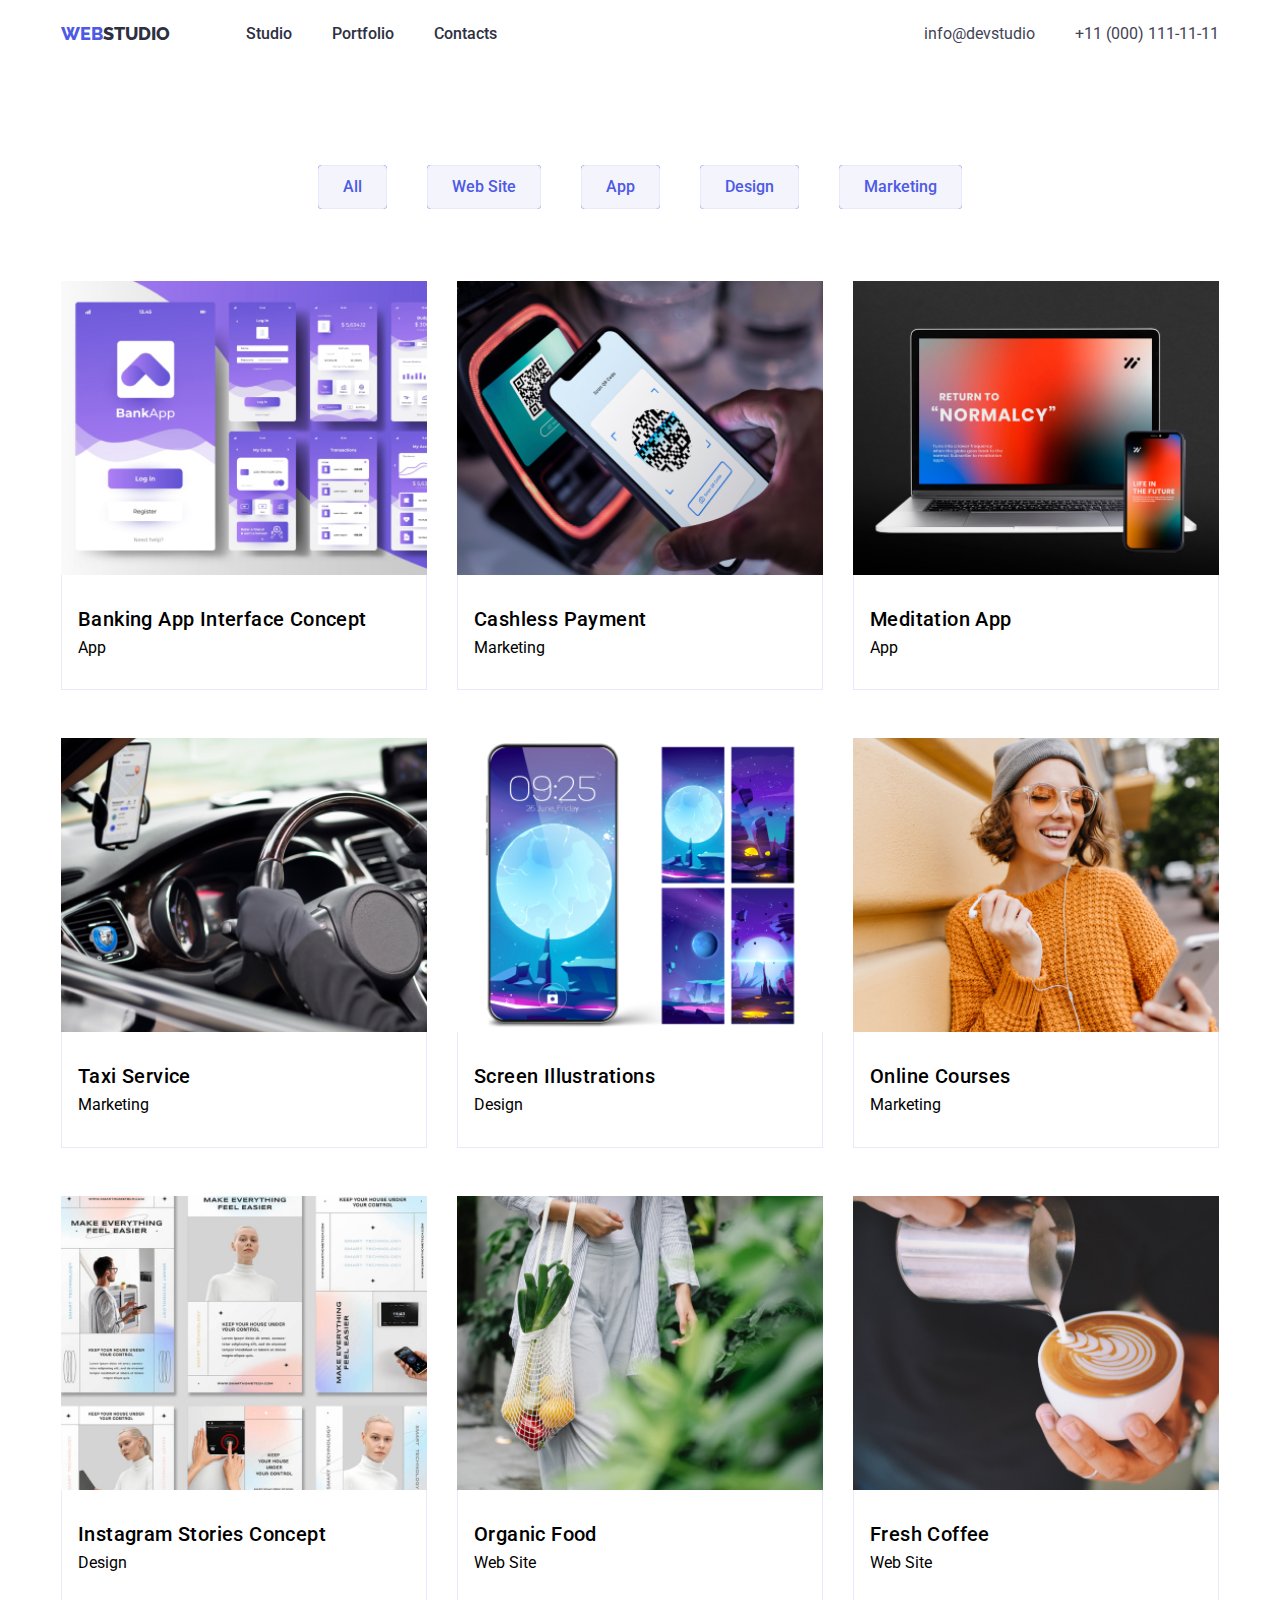
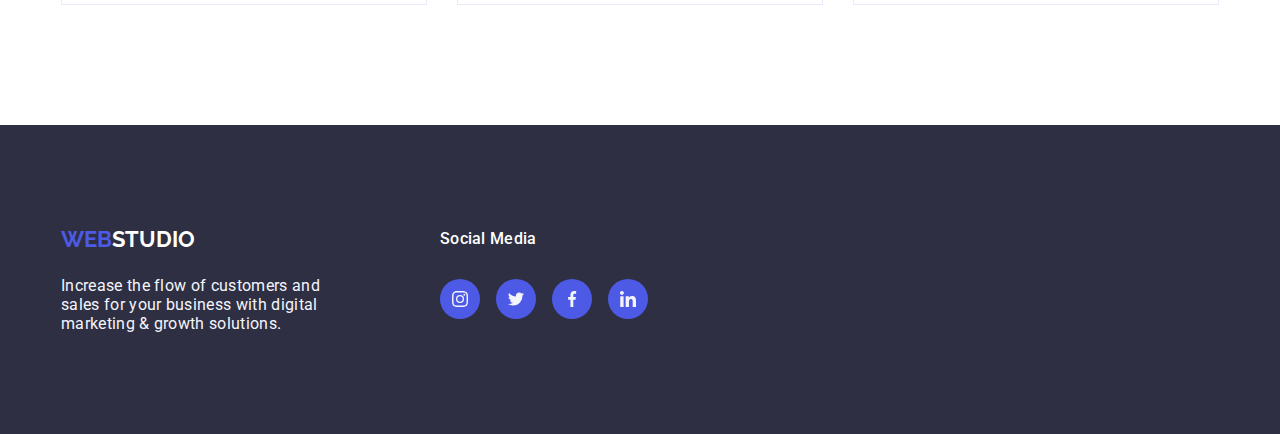
==== portfolio.html @ f56bf0c7 "for checking" ====
<!DOCTYPE html>
<html lang="en">

<head>
    <meta charset="UTF-8">
    <meta name="viewport" content="width=device-width, initial-scale=1.0">
    <link rel="stylesheet" href="css/style.css">
    <link rel="stylesheet" href="css/normalize.css">
    <link rel="preconnect" href="https://fonts.googleapis.com">
    <link rel="preconnect" href="https://fonts.gstatic.com" crossorigin>
    <link href="https://fonts.googleapis.com/css2?family=Raleway:wght@800&display=swap" rel="stylesheet">
    <link href="https://fonts.googleapis.com/css2?family=Roboto:wght@400;500&display=swap" rel="stylesheet">
    <title>portfolio</title>
</head>

<body>
    <header class="header">
        <div class="container header-container">
            <nav class="nav">
                <a href="index.html" class="logo">
                    <span class="logo-span">Web</span>Studio
                </a>
                <ul class="nav-list">
                    <li class="nav-list-item">
                        <a class="nav-list-item-link" href="/goit-markup-hw-05/index.html">Studio</a>
                    </li>
                    <li class="nav-list-item">
                        <a class="nav-list-item-link" href="/goit-markup-hw-05/portfolio.html">Portfolio</a>
                    </li>
                    <li class="nav-list-item">
                        <a class="nav-list-item-link" href="#">Contacts</a>
                    </li>
                </ul>
            </nav>
            <address class="address">
                <a href="mailto:info@devstudio.com">info@devstudio</a>
                <a href="tel:+380000000000">+11 (000) 111-11-11</a>
            </address>
        </div>
    </header>
    <!--Main Section-->
    <main>
        <div class="container">
            <section class="section portfolio">
                <h2 class="portfolio-title" hidden>
                    Portfolio
                </h2>
                <ul class="portfolio-filter-list">
                    <li class="filter-list-item">
                        <button type="button" class="filter-buttons">All</button>
                    </li>
                    <li class="filter-list-item">
                        <button type="button" class="filter-buttons">Web Site</button>
                    </li>
                    <li class="filter-list-item">
                        <button type="button" class="filter-buttons">App</button>
                    </li>
                    <li class="filter-list-item">
                        <button type="button" class="filter-buttons">Design</button>
                    </li>
                    <li class="filter-list-item">
                        <button type="button" class="filter-buttons">Marketing</button>
                    </li>
                </ul>
                <ul class="portfolio-list">
                    <li class="portfolio-list-item">
                        <figure class="portfolio-list-item-figure">
                            <img src="images/bankapp.jpg" alt="Banking App" class="list-item-img">
                            <figcaption>
                                14 Stylish and User-Friendly App Design Concepts · Task Manager App · Calorie Tracker App · Exotic Fruit Ecommerce App ·
                                Cloud Storage App
                            </figcaption>
                        </figure>
                        <div class="list-item-content">
                            <h3 class="list-app-content">Banking App Interface Concept</h3>
                            <p>App</p>
                        </div>
                    </li>
                    <li class="portfolio-list-item">
                        <figure class="portfolio-list-item-figure">
                            <img src="images/cashless.jpg" alt="Cashless Payment" class="list-item-img">
                            <figcaption>
                                14 Stylish and User-Friendly App Design Concepts · Task Manager App · Calorie Tracker App · Exotic Fruit Ecommerce App ·
                                Cloud Storage App
                            </figcaption>
                        </figure>                        
                        <div class="list-item-content">
                            <h3 class="list-app-content">Cashless Payment</h3>
                            <p>Marketing</p>
                        </div>
                    </li>
                    <li class="portfolio-list-item">
                        <figure class="portfolio-list-item-figure">
                            <img src="images/meditation.jpg" alt="Meditation" class="list-item-img">
                            <figcaption>
                                14 Stylish and User-Friendly App Design Concepts · Task Manager App · Calorie Tracker App · Exotic Fruit Ecommerce App ·
                                Cloud Storage App
                            </figcaption>
                        </figure>                
                        <div class="list-item-content">
                            <h3 class="list-app-content">Meditation App</h3>
                            <p>App</p>
                        </div>
                    </li>
                    <li class="portfolio-list-item">
                        <figure class="portfolio-list-item-figure">
                            <img src="images/taxi-service.jpg" alt="Taxi Service" class="list-item-img">
                            <figcaption>
                                14 Stylish and User-Friendly App Design Concepts · Task Manager App · Calorie Tracker App · Exotic Fruit Ecommerce App ·
                                Cloud Storage App
                            </figcaption>
                        </figure>                
                        <div class="list-item-content">
                            <h3 class="list-app-content">Taxi Service</h3>
                            <p>Marketing</p>
                        </div>
                    </li>
                    <li class="portfolio-list-item">
                        <figure class="portfolio-list-item-figure">
                            <img src="images/screen-illustration.jpg" alt="Screen Illustration" class="list-item-img">
                            <figcaption>
                                14 Stylish and User-Friendly App Design Concepts · Task Manager App · Calorie Tracker App · Exotic Fruit Ecommerce App ·
                                Cloud Storage App
                            </figcaption>
                        </figure>                        
                        <div class="list-item-content">
                            <h3 class="list-app-content">Screen Illustrations</h3>
                            <p>Design</p>
                        </div>
                    </li>
                    <li class="portfolio-list-item">
                        <figure class="portfolio-list-item-figure">
                            <img src="images/online-courses.jpg" alt="Online Courses" class="list-item-img">
                            <figcaption>
                                14 Stylish and User-Friendly App Design Concepts · Task Manager App · Calorie Tracker App · Exotic Fruit Ecommerce App ·
                                Cloud Storage App
                            </figcaption>
                        </figure>                        
                        <div class="list-item-content">
                            <h3 class="list-app-content">Online Courses</h3>
                            <p>Marketing</p>
                        </div>
                    </li>
                    <li class="portfolio-list-item">
                        <figure class="portfolio-list-item-figure">
                            <img src="images/instagram-stories.jpg" alt="Instagram Stories" class="list-item-img">
                            <figcaption>
                                14 Stylish and User-Friendly App Design Concepts · Task Manager App · Calorie Tracker App · Exotic Fruit Ecommerce App ·
                                Cloud Storage App
                            </figcaption>
                        </figure>                        
                        <div class="list-item-content">
                            <h3 class="list-app-content">Instagram Stories Concept</h3>
                            <p>Design</p>
                        </div>
                    </li>
                    <li class="portfolio-list-item">
                        <figure class="portfolio-list-item-figure">
                            <img src="images/organic-food.jpg" alt="Orgarnic Food" class="list-item-img">
                            <figcaption>
                                14 Stylish and User-Friendly App Design Concepts · Task Manager App · Calorie Tracker App · Exotic Fruit Ecommerce App ·
                                Cloud Storage App
                            </figcaption>
                        </figure>                        
                        <div class="list-item-content">
                            <h3 class="list-app-content">Organic Food</h3>
                            <p>Web Site</p>
                        </div>
                    </li>
                    <li class="portfolio-list-item">
                        <figure class="portfolio-list-item-figure">
                            <img src="images/fresh-coffee.jpg" alt="Fresh Coffee" class="list-item-img">
                            <figcaption>
                                14 Stylish and User-Friendly App Design Concepts · Task Manager App · Calorie Tracker App · Exotic Fruit Ecommerce App ·
                                Cloud Storage App
                            </figcaption>
                        </figure>                        
                        <div class="list-item-content">
                            <h3 class="list-app-content">Fresh Coffee</h3>
                            <p>Web Site</p>
                        </div>
                    </li>
                </ul>
            </section>
        </div>
    </main>

    <!--Footer Section-->
    <footer class="footer">
        <div class="container footer-container">
            <div class="webstudio">
                <a href="index.html" class="footer-logo">
                    <span class="footer-logo-span">Web</span>Studio
                </a>
                <p class="f-logo-text">
                    Increase the flow of customers and<br>sales for your business with digital<br>marketing & growth solutions.
                </p>
            </div>

            <div class="social-media">
                <h3 class="footer-social-title">
                    Social Media
                </h3>
                <ul class="footer-social-list">
                    <li class="footer-social-item">
                        <a href="#">
                            <svg class="footer-social-list-img" width="16" height="16">
                                <use href="images/svg/icons.svg#instagram"></use>
                            </svg>
                        </a>
                    </li>
                    <li class="footer-social-item">
                        <a href="#">
                            <svg class="footer-social-list-img" width="16" height="16">
                                <use href="images/svg/icons.svg#twitter"></use>
                            </svg>
                        </a>
                    </li>
                    <li class="footer-social-item">
                        <a href="#">
                            <svg class="footer-social-list-img" width="16" height="16">
                                <use href="images/svg/icons.svg#facebook"></use>
                            </svg>
                        </a>
                    </li>
                    <li class="footer-social-item">
                        <a href="#">
                            <svg class="footer-social-list-img" width="16" height="16">
                                <use href="images/svg/icons.svg#linkedin"></use>
                            </svg>
                        </a>
                    </li>
                </ul>
            </div>
        </div>
    </footer>
</body>

</html>
---- css/style.css ----
a {
    text-decoration: none;
    font-style: normal;
}

body {
    font-family: "Roboto", sans-serif;
}

h1,h2,h3,h4,h5,h6 {
    text-transform: capitalize;
}

button {
    border: none;
    outline: none;
    cursor: pointer;
}

.teams-item-position {
    margin: 0;
    padding: 0;
    font-size: 16px;
    font-weight: 400;
    line-height: 1.5;
}


ul {
    list-style: none;
}

:root {
    --iris: #4D5AE5;
    --ocean: #404BBF;
    --navyblue: #2E2F42;
    --green: #31D0AA;
    --slate: #434455;
    --lightslate: #8E8F99;
    --cornflower: #E7E9FC;
    --cloud: #F4F4FD;
    --navybluemodal: #2E2F42;
    --grey: #2E2F42;
    --white: #FFFFFF;
    --dairy: #FCFCFC;
}

.container {
    width: 1158px;
    margin: 0 auto;
}
.header {
    padding: 24px;
}
.header-container{
    display: flex;
    justify-content: center;
    align-items: center;
    background: var(--white);
}
main {
    display: block;
    width: 100%;
}

.nav {
    display: inline-flex;
    justify-content: space-between;
    align-items: center;
    gap: 76px;
}

.nav .logo-span {
    color: var(--iris);
    margin-left: auto;
}

.nav .logo {
    color: var(--navyblue);
    font-family: "Raleway", sans-serif;
    font-size: 18px;
    font-style: normal;
    font-weight: 800;
    text-transform: uppercase;
    text-decoration: none;
}

.nav-list {
    display: flex;
    justify-content: space-between;
    align-items: center;
    gap: 40px;
}
.nav-list-item{
    position: relative;
}
.nav-list-item:hover .nav-list-item-link::after{
    width: 100%;
}
.nav-list-item-link::after{
    content: '';
    height: 4px;
    width: 0;
    background-color: var(--ocean);
    border-radius: 2px;
    position: absolute;
    left: 0;
    bottom: -25px;
}
.nav-list-item-link {
    font-weight: 500;
    color: var(--navyblue);
}

.nav-list-item:hover .nav-list-item-link{
    color: var(--ocean);
}

.address {
    display: inline-flex;
    align-items: flex-start;
    gap: 40px;
    margin-left: auto;
}

.address a {
    font-style: normal;
    color: var(--slate);
}

.address a:hover {
    color: var(--iris);
}

/* main section*/
.hero{
    flex-direction: column;
    gap: 40px;
    background-image: linear-gradient(rgba(46, 47, 66, 0.70), rgba(46, 47, 66, 0.70)), url(../images/office.jpg);
    padding: 188px 0;
}
.section{
    display: flex;
    justify-content: center;
    align-items: center;
}
.hero-title {
    font-size: 56px;
    font-weight: 700;
    line-height: 60px;
    letter-spacing: 0.02em;
    text-align: center;
    color: var(--white);
}
.hero-button {
    font-size: 16px;
    font-weight: 500;
    padding: 16px 32px;
    text-transform: capitalize;
    border-radius: 4px;
    color: var(--white);
    background: var(--iris);
    box-shadow: 0px 4px 4px 0px rgba(0, 0, 0, 0.15);
    transition: all 0.1s ease-in-out;
    margin: 48px auto 0;
    display: block;
}

.hero-button:hover {
    background: var(--ocean);
    color: var(--white);
}

.hero-button:active {
    transform: scale(0.95);
}
.about{
    flex-direction: column;
    padding: 120px 0;
}
.about-title {
    text-align: center;
    color: var(--navyblue);
    font-size: 2rem;
    font-weight: 500;
    margin-bottom: 40px;
}

.about-list {
    display: flex;
    justify-content: space-between;
    align-items: center;
    gap: 40px;
}

.about-list-item {
    display: flex;
    flex-direction: column;
    gap: 20px;
}

.about-list-item h3 {
    color: var(--navyblue);
}

.about-item-title {
    font-size: 20px;
    font-weight: 500;
    line-height: 24px;
    letter-spacing: 0.02em;
    text-align: left;
}
.teams-item-name{
    font-size: 22px;
    color: var(--navyblue);
}
.about-item-description{
    font-size: 16px;
    font-weight: 400;
    line-height: 24px;
    letter-spacing: 0.02em;
}
.about-list-item-img{
    height: 112px;
    width: 100%;
    border-radius: 4px;
    background: var(--cloud);
    display: flex;
    justify-content: center;
    align-items: center;
}
.services {
    flex-direction: column;
    padding-bottom: 120px;
}

.services-title {
    color: var(--navyblue);
    margin-bottom: 72px;
    font-size: 36px;
    font-weight: 700;
    line-height: 40px;
    letter-spacing: 0.02em;
    text-align: center;
}

.services-list {
    display: flex;
    justify-content: space-between;
    align-items: center;
    gap: 40px;
}

.teams {
    flex-direction: column;
    padding: 120px 0;
    background-color: var(--cloud);
}

.teams-title {
    text-align: center;
    color: var(--navyblue);
    font-size: 36px;
    font-weight: 700;
    line-height: 40px;
    margin-bottom: 72px;
    letter-spacing: 0.02em;
}

.teams-list {
    display: flex;
    justify-content: space-between;
    align-items: center;
    gap: 40px;
}

.teams-list-item {
    display: flex;
    justify-content: center;
    align-items: center;
    flex-direction: column;
    background: var(--white);
    box-shadow: 0px 2px 1px 0px rgba(46, 47, 66, 0.08), 0px 1px 1px 0px rgba(46, 47, 66, 0.16), 0px 1px 6px 0px rgba(46, 47, 66, 0.08);
    border-radius: 0px 0px 4px 4px;
}

.team-list-item img {
    object-fit: cover;
}

.teams-list-item-details {
    display: flex;
    flex-direction: column;
    align-items: center;
    gap: 8px;
    padding: 32px 16px;
    width: 100%;
}

.teams-item-name {
    font-size: 20px;
    color: var(--navyblue);
    font-weight: 500;
    line-height: 24px;
    letter-spacing: 0.02em;
    text-align: center;
}

.teams-item-position{
    font-size: 16px;
    color: var(--slate);
}
.teams-social-list{
    display: flex;
    justify-content: center;
    align-items: center;
    gap: 24px;
}
.social-list-item{
    width: 40px;
    height: 40px;
    padding: 12px;
    background: var(--iris);
    border-radius: 50%;
    cursor: pointer;
}
.teams-social-list li:hover {
    background-color: var(--ocean);
}
.social-list-img{
    fill: var(--cloud);
}
.customers{
    display: flex;
    justify-content: center;
    align-items: center;
    flex-direction: column;
    gap: 32px;
    padding: 120px 40px;
}
.customers-title{
    text-align: center;
    color: var(--navyblue);
    font-size: 32px;
    font-weight: 700;
    margin-bottom: 40px;
}
.customers-list{
    width: 100%;
    display: flex;
    align-items: center;
    gap: 24px;
}
.customers-list-item{
    width: 168px;
    height: 88px;
    border-radius: 4px;
    border: 1px solid var(--lightslate);
    display: flex;
    justify-content: center;
    align-items: center;
}
.customers-list-item:hover {
    border-color:  var(--ocean);
}
.customer-icon-item-link{
    color: var(--lightslate);
}
.customers-list-item:hover .customer-icon-item-link{
    color: var(--ocean);
}
.customers-list-item-img{
    width: 100%;
    fill: currentColor;
}

/* Portfolio Header, Main and Footer */

.portfolio {
    flex-direction: column;
    padding-top: 96px;
    padding-bottom: 120px;
}

.portfolio-title {
    text-align: center;
    color: var(--navyblue);
    font-size: 32px;
    font-weight: 500;
    margin-bottom: 40px;
}

.portfolio-filter-list {
    display: flex;
    justify-content: center;
    align-items: center;
    gap: 40px;
    margin-bottom: 72px;
}

.portfolio-list {
    display: flex;
    justify-content: space-between;
    align-items: center;
    gap: 40px;
}

.filter-list-item .filter-buttons {
    font-size: 16px;
    font-weight: 500;
    color: var(--navyblue);
    padding: 12px 24px;
    border-radius: 4px;
    color: var(--iris);
    border: 1px solid var(--cornflower);
    background: var(--cloud);
    transition: all 0.3s ease-in-out;
}

.filter-list-item .filter-buttons:hover {
    background: var(--ocean);
    color: var(--white);
    box-shadow: 0px 2px 2px 0px rgba(0, 0, 0, 0.12), 0px 2px 1px 0px rgba(0, 0, 0, 0.08), 0px 3px 1px 0px rgba(0, 0, 0, 0.10);
    border-color: var(--ocean);
}

.filter-list-item .filter-buttons:active {
    transform: scale(0.95);
}

.filter-list-item {
    border-radius: 4px;
    border: none;
    background: var(--iris);
    color: var(--white);
}

.portfolio-list {
    display: flex;
    flex-wrap: wrap;
    justify-content: space-between;
    align-items: center;
    row-gap: 48px;
    column-gap: 24px;
}

.portfolio-list-item {
    display: flex;
    flex-direction: column;
    background: var(--white);
    width: calc(33.33% - 20px);
    cursor: pointer;
    transition: all 0.3s ease-in-out;
}
.list-app-content{
    font-size: 20px;
    font-weight: 500;
    line-height: 24px;
    letter-spacing: 0.02em;
    text-align: left;
}
.portfolio-list-item:hover {
    box-shadow: 0px 2px 2px 0px rgba(0, 0, 0, 0.12), 0px 2px 1px 0px rgba(0, 0, 0, 0.08), 0px 3px 1px 0px rgba(0, 0, 0, 0.10);
}

.portfolio-list-item img {
    object-fit: cover;
}

.portfolio-list-item .list-item-content {
    display: flex;
    flex-direction: column;
    gap: 8px;
    padding: 32px 16px;
    border-bottom: 1px solid var(--cornflower);
    border-left: 1px solid var(--cornflower);
    border-right: 1px solid var(--cornflower);
}
.portfolio-list-item-figure{
    width: 100%;
    height: 294px;
    position: relative;
    overflow: hidden;
}
.portfolio-list-item:hover figcaption{
    transform: translateY(0);
}
.portfolio-list-item-figure img {
    display: block;
    width: 100%;
    height: 100%;
    object-fit: cover;
    object-position: center;
}
.portfolio-list-item-figure figcaption{
    position: absolute;
    top: 0px;
    left: 0px;
    width: 100%;
    height: 100%;
    background-color: rgba(30, 150, 243, 0.90);
    padding: 0px 24px;
    color: var(--white);
    text-align: left;
    align-items: center;
    display: flex;
    transition: transform 1s ease-out;
    transform: translateY(100%);
}

.list-item-card-content {
    color: var(--navyblue);
    font-size: 20px;
    font-weight: 500;
    line-height: 24px;
    letter-spacing: 0.02em;
    text-align: left;
}

.list-item-app {
    color: var(--slate);
    font-size: 16px;
    font-weight: 400;
    line-height: 24px;
    letter-spacing: 0.02em;
    text-align: left;
}
.footer{
    background:var(--navyblue);
    width: 100%;
    padding-top: 101.5px;
    padding-bottom: 100px;
}
.footer-container{
    display: flex;
    align-items: flex-start;
    gap: 120px;
}
.webstudio{
    display: flex;
    justify-content: center;
    align-items: flex-start;
    flex-direction: column;
    gap: 8px;
}
.footer-logo {
    color: var(--white);
    font-family: "Raleway", sans-serif;
    font-size: 22px;
    font-weight: 700;
    text-transform: uppercase;
}
.footer-logo-span {
    color: var(--iris);
}
.f-logo-text {
    font-size: 16px;
    color: var(--cloud);
    line-height: 1.2;
    margin-top: 16px;
    font-weight: 400;
    letter-spacing: 0.02em;
    text-align: left;
}
.social-media{
    display: flex;
    justify-content: center;
    align-items: flex-start;
    flex-direction: column;
    gap: 8px;
}
.footer-social-title{
    font-size: 16px;
    font-weight: 500;
    line-height: 24px;
    letter-spacing: 0.02em;
    color: var(--white);
}

.footer-social-list {
    display: inline-flex;
    align-items: flex-start;
    gap: 16px;
    margin-top: 20px;
}
.footer-social-item {
    width: 40px;
    height: 40px;
    padding: 12px;
    background: var(--iris);
    border-radius: 50%;
    cursor: pointer;
}

.footer-social-list-img {
    fill: var(--cloud);
}

.footer-social-item:hover {
    background: var(--green);
}

.modal {
    background-color: rgba(0, 0, 0, 0.5);
    position: fixed;
    display: flex;
    align-items: center;
    top: 0;
    left: 0;
    width: 100%;
    height: 100%;
    pointer-events: auto;
    opacity: 1;
    transition-property: visibility, opacity, transform;
    transition-duration: var(--transition-duration);
}
.modal.is-hidden{
    visibility: hidden;
    opacity: 0;
    pointer-events: none;
    transform: scale(0.95);
}
.modal.is-hidden .modal-content{
    transform: scale(0.95);
}
.modal-content{
    position: relative;
    width: 528px;
    height: 580px;  
    margin: auto;
    background: var(--white);
    border-radius: 4px;
    box-shadow: 0px 2px 1px 0px rgba(0, 0, 0, 0.2), 
                0px 1px 3px 0px rgba(0, 0, 0, 0.12), 
                0px 1px 1px 0px rgba(0, 0, 0, 0.14);
    transform: none;
    transition: transform var(--transition-duration) var(--animation-timing-function);
}
.modal-close{
    display: flex;
    align-items: center;
    justify-content: center;
    background: var(--cornflower);
    border-radius: 50px;
    width: 30px;
    height: 30px;
    position: absolute;
    right: 20px;
    top: 20px;
    cursor: pointer;
}
.modal-close:hover {
    background-color: var(--ocean);
    color: var(--white);
}

.modal-close svg {
    stroke: currentColor;
}

.modal-close:hover svg {
    fill: var(--white);
}
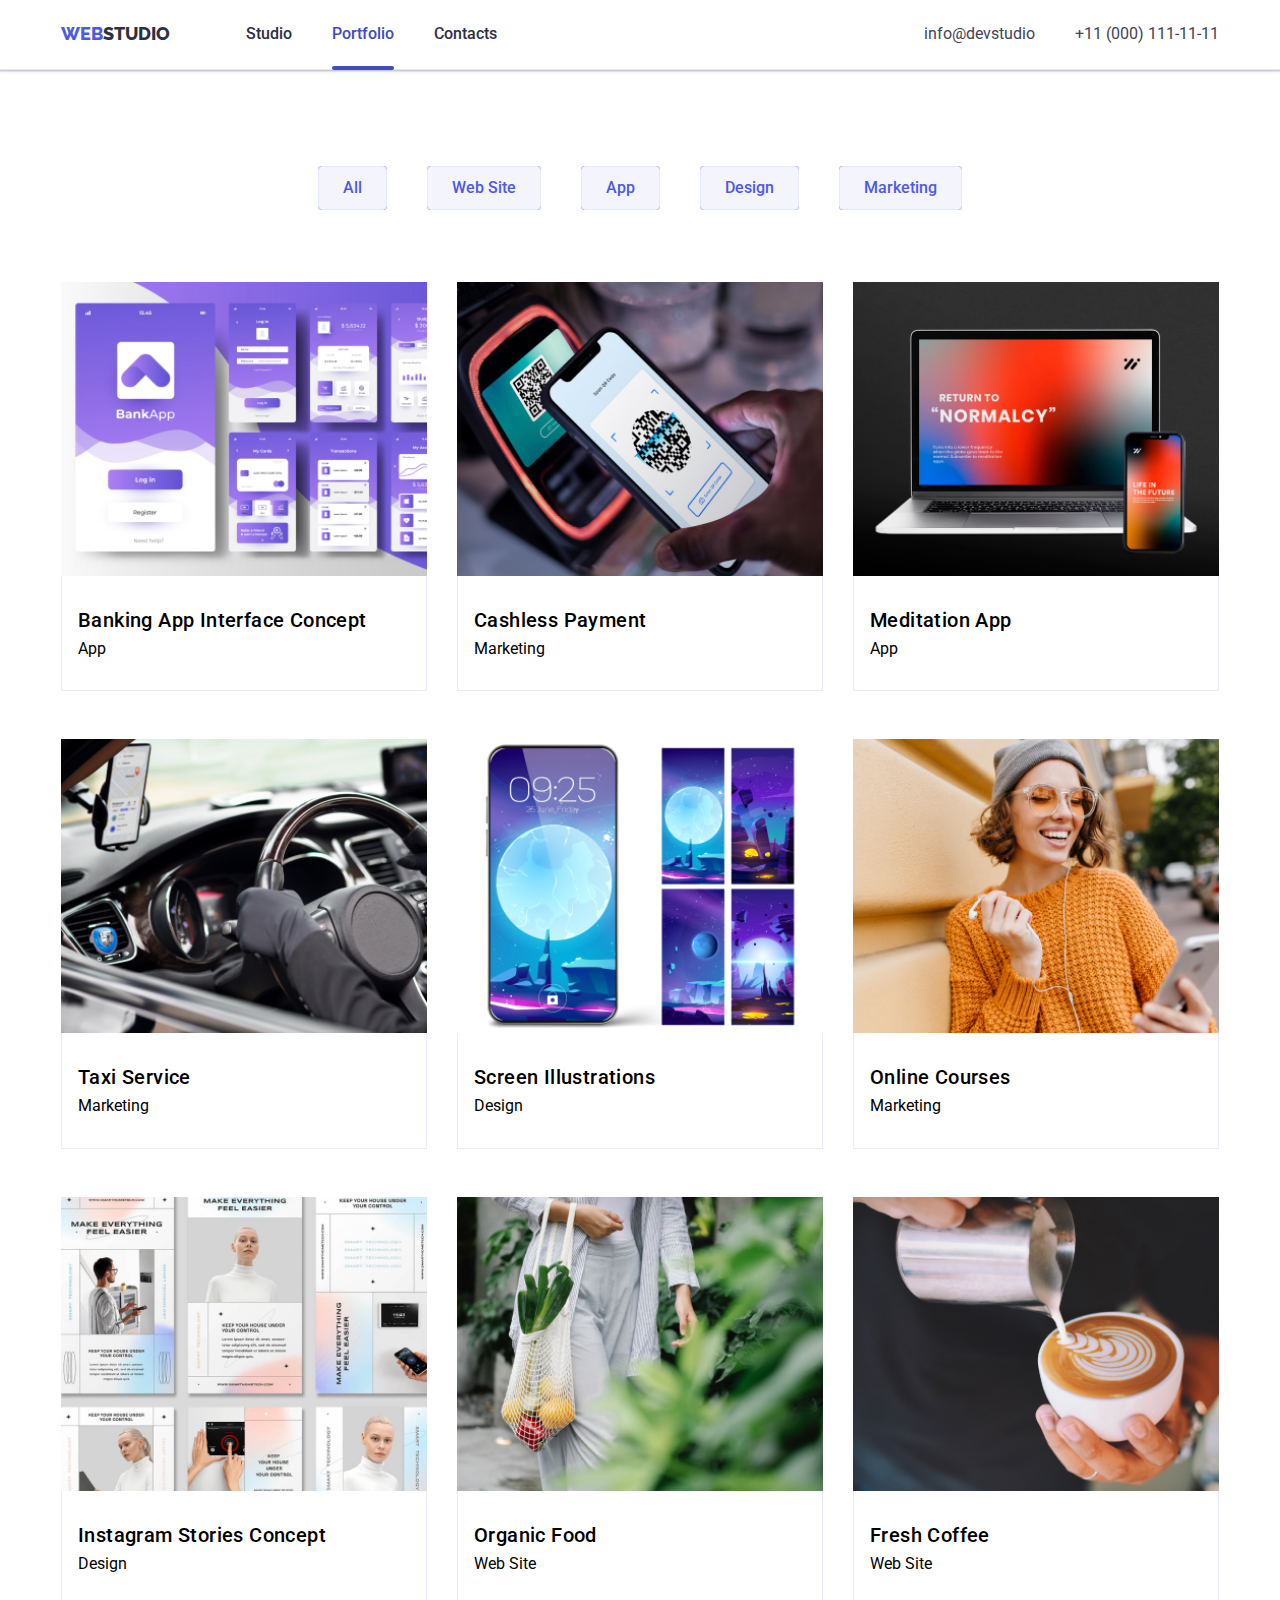
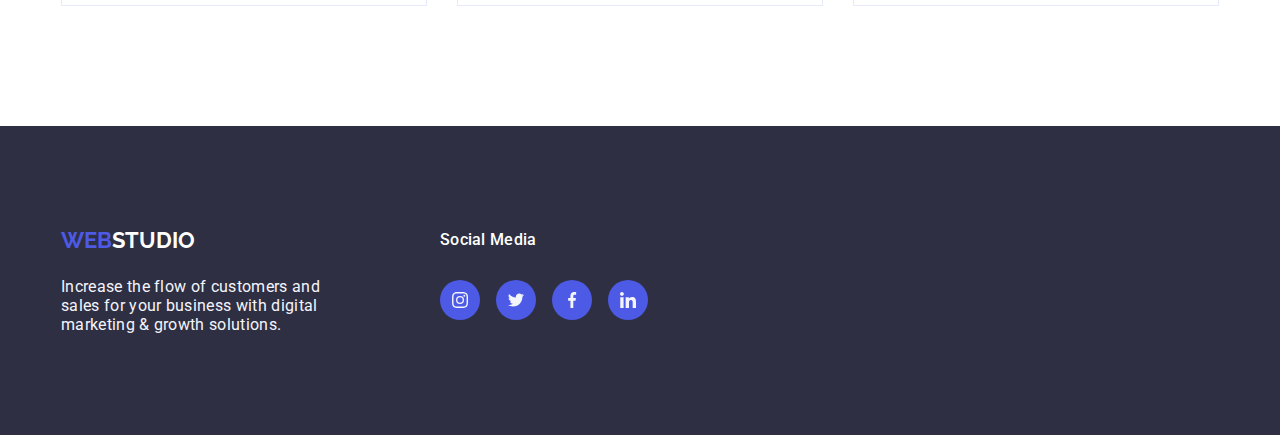
==== commit 5075bf47: "for final checking.." ====
--- a/portfolio.html
+++ b/portfolio.html
@@ -25,7 +25,7 @@
                         <a class="nav-list-item-link" href="/goit-markup-hw-05/index.html">Studio</a>
                     </li>
                     <li class="nav-list-item">
-                        <a class="nav-list-item-link" href="/goit-markup-hw-05/portfolio.html">Portfolio</a>
+                        <a class="nav-list-item-link active" href="/goit-markup-hw-05/portfolio.html">Portfolio</a>
                     </li>
                     <li class="nav-list-item">
                         <a class="nav-list-item-link" href="#">Contacts</a>
--- a/css/style.css
+++ b/css/style.css
@@ -7,7 +7,12 @@
     font-family: "Roboto", sans-serif;
 }
 
-h1,h2,h3,h4,h5,h6 {
+h1,
+h2,
+h3,
+h4,
+h5,
+h6 {
     text-transform: capitalize;
 }
 
@@ -49,15 +54,20 @@
     width: 1158px;
     margin: 0 auto;
 }
+
 .header {
     padding: 24px;
-}
-.header-container{
+    border-bottom: 1px solid var(--cornflower);
+    box-shadow: 0px 1px 6px 0px rgba(46, 47, 66, 0.08), 0px 1px 1px 0px rgba(46, 47, 66, 0.16), 0px 2px 1px 0px rgba(46, 47, 66, 0.08);
+}
+
+.header-container {
     display: flex;
     justify-content: center;
     align-items: center;
     background: var(--white);
 }
+
 main {
     display: block;
     width: 100%;
@@ -91,13 +101,16 @@
     align-items: center;
     gap: 40px;
 }
-.nav-list-item{
+
+.nav-list-item {
     position: relative;
 }
-.nav-list-item:hover .nav-list-item-link::after{
-    width: 100%;
-}
-.nav-list-item-link::after{
+
+.nav-list-item:hover .nav-list-item-link::after {
+    width: 100%;
+}
+
+.nav-list-item-link::after {
     content: '';
     height: 4px;
     width: 0;
@@ -105,17 +118,25 @@
     border-radius: 2px;
     position: absolute;
     left: 0;
-    bottom: -25px;
-}
+    bottom: -26px;
+    transition: width 250ms cubic-bezier(0.4, 0, 0.2, 1);
+}
+
 .nav-list-item-link {
     font-weight: 500;
     color: var(--navyblue);
-}
-
-.nav-list-item:hover .nav-list-item-link{
+    transition: color 250ms cubic-bezier(0.4, 0, 0.2, 1);
+}
+
+.nav-list-item:hover .nav-list-item-link {
     color: var(--ocean);
 }
-
+.nav-list-item-link.active{
+    color: var(--ocean);
+}
+.nav-list-item-link.active::after {
+    width: 100%;
+}
 .address {
     display: inline-flex;
     align-items: flex-start;
@@ -133,17 +154,19 @@
 }
 
 /* main section*/
-.hero{
+.hero {
     flex-direction: column;
     gap: 40px;
     background-image: linear-gradient(rgba(46, 47, 66, 0.70), rgba(46, 47, 66, 0.70)), url(../images/office.jpg);
     padding: 188px 0;
 }
-.section{
-    display: flex;
-    justify-content: center;
-    align-items: center;
-}
+
+.section {
+    display: flex;
+    justify-content: center;
+    align-items: center;
+}
+
 .hero-title {
     font-size: 56px;
     font-weight: 700;
@@ -152,6 +175,7 @@
     text-align: center;
     color: var(--white);
 }
+
 .hero-button {
     font-size: 16px;
     font-weight: 500;
@@ -161,23 +185,24 @@
     color: var(--white);
     background: var(--iris);
     box-shadow: 0px 4px 4px 0px rgba(0, 0, 0, 0.15);
-    transition: all 0.1s ease-in-out;
+    transition: background 250ms cubic-bezier(0.4, 0, 0.2, 1);
     margin: 48px auto 0;
     display: block;
 }
 
 .hero-button:hover {
     background: var(--ocean);
-    color: var(--white);
 }
 
 .hero-button:active {
     transform: scale(0.95);
 }
-.about{
+
+.about {
     flex-direction: column;
     padding: 120px 0;
 }
+
 .about-title {
     text-align: center;
     color: var(--navyblue);
@@ -210,17 +235,20 @@
     letter-spacing: 0.02em;
     text-align: left;
 }
-.teams-item-name{
+
+.teams-item-name {
     font-size: 22px;
     color: var(--navyblue);
 }
-.about-item-description{
+
+.about-item-description {
     font-size: 16px;
     font-weight: 400;
     line-height: 24px;
     letter-spacing: 0.02em;
 }
-.about-list-item-img{
+
+.about-list-item-img {
     height: 112px;
     width: 100%;
     border-radius: 4px;
@@ -229,6 +257,7 @@
     justify-content: center;
     align-items: center;
 }
+
 .services {
     flex-direction: column;
     padding-bottom: 120px;
@@ -306,17 +335,19 @@
     text-align: center;
 }
 
-.teams-item-position{
+.teams-item-position {
     font-size: 16px;
     color: var(--slate);
 }
-.teams-social-list{
+
+.teams-social-list {
     display: flex;
     justify-content: center;
     align-items: center;
     gap: 24px;
 }
-.social-list-item{
+
+.social-list-item {
     width: 40px;
     height: 40px;
     padding: 12px;
@@ -324,13 +355,17 @@
     border-radius: 50%;
     cursor: pointer;
 }
+
 .teams-social-list li:hover {
     background-color: var(--ocean);
-}
-.social-list-img{
+    transition: background-color 250ms cubic-bezier(0.4, 0, 0.2, 1);
+}
+
+.social-list-img {
     fill: var(--cloud);
 }
-.customers{
+
+.customers {
     display: flex;
     justify-content: center;
     align-items: center;
@@ -338,20 +373,23 @@
     gap: 32px;
     padding: 120px 40px;
 }
-.customers-title{
+
+.customers-title {
     text-align: center;
     color: var(--navyblue);
     font-size: 32px;
     font-weight: 700;
     margin-bottom: 40px;
 }
-.customers-list{
+
+.customers-list {
     width: 100%;
     display: flex;
     align-items: center;
     gap: 24px;
 }
-.customers-list-item{
+
+.customers-list-item {
     width: 168px;
     height: 88px;
     border-radius: 4px;
@@ -360,18 +398,25 @@
     justify-content: center;
     align-items: center;
 }
+
 .customers-list-item:hover {
-    border-color:  var(--ocean);
-}
-.customer-icon-item-link{
+    border-color: var(--ocean);
+    transition: border-color 250ms cubic-bezier(0.4, 0, 0.2, 1);
+}
+
+.customer-icon-item-link {
     color: var(--lightslate);
-}
-.customers-list-item:hover .customer-icon-item-link{
+    transition: color 250ms cubic-bezier(0.4, 0, 0.2, 1);
+}
+
+.customers-list-item:hover .customer-icon-item-link {
     color: var(--ocean);
 }
-.customers-list-item-img{
+
+.customers-list-item-img {
     width: 100%;
     fill: currentColor;
+    transition: fill 250ms cubic-bezier(0.4, 0, 0.2, 1);
 }
 
 /* Portfolio Header, Main and Footer */
@@ -452,13 +497,15 @@
     cursor: pointer;
     transition: all 0.3s ease-in-out;
 }
-.list-app-content{
+
+.list-app-content {
     font-size: 20px;
     font-weight: 500;
     line-height: 24px;
     letter-spacing: 0.02em;
     text-align: left;
 }
+
 .portfolio-list-item:hover {
     box-shadow: 0px 2px 2px 0px rgba(0, 0, 0, 0.12), 0px 2px 1px 0px rgba(0, 0, 0, 0.08), 0px 3px 1px 0px rgba(0, 0, 0, 0.10);
 }
@@ -476,15 +523,18 @@
     border-left: 1px solid var(--cornflower);
     border-right: 1px solid var(--cornflower);
 }
-.portfolio-list-item-figure{
+
+.portfolio-list-item-figure {
     width: 100%;
     height: 294px;
     position: relative;
     overflow: hidden;
 }
-.portfolio-list-item:hover figcaption{
+
+.portfolio-list-item:hover figcaption {
     transform: translateY(0);
 }
+
 .portfolio-list-item-figure img {
     display: block;
     width: 100%;
@@ -492,13 +542,14 @@
     object-fit: cover;
     object-position: center;
 }
-.portfolio-list-item-figure figcaption{
+
+.portfolio-list-item-figure figcaption {
     position: absolute;
     top: 0px;
     left: 0px;
     width: 100%;
     height: 100%;
-    background-color: rgba(30, 150, 243, 0.90);
+    background-color: var(--iris);
     padding: 0px 24px;
     color: var(--white);
     text-align: left;
@@ -525,24 +576,28 @@
     letter-spacing: 0.02em;
     text-align: left;
 }
-.footer{
-    background:var(--navyblue);
+
+.footer {
+    background: var(--navyblue);
     width: 100%;
     padding-top: 101.5px;
     padding-bottom: 100px;
 }
-.footer-container{
+
+.footer-container {
     display: flex;
     align-items: flex-start;
     gap: 120px;
 }
-.webstudio{
+
+.webstudio {
     display: flex;
     justify-content: center;
     align-items: flex-start;
     flex-direction: column;
     gap: 8px;
 }
+
 .footer-logo {
     color: var(--white);
     font-family: "Raleway", sans-serif;
@@ -550,9 +605,11 @@
     font-weight: 700;
     text-transform: uppercase;
 }
+
 .footer-logo-span {
     color: var(--iris);
 }
+
 .f-logo-text {
     font-size: 16px;
     color: var(--cloud);
@@ -562,14 +619,16 @@
     letter-spacing: 0.02em;
     text-align: left;
 }
-.social-media{
+
+.social-media {
     display: flex;
     justify-content: center;
     align-items: flex-start;
     flex-direction: column;
     gap: 8px;
 }
-.footer-social-title{
+
+.footer-social-title {
     font-size: 16px;
     font-weight: 500;
     line-height: 24px;
@@ -583,6 +642,7 @@
     gap: 16px;
     margin-top: 20px;
 }
+
 .footer-social-item {
     width: 40px;
     height: 40px;
@@ -598,6 +658,7 @@
 
 .footer-social-item:hover {
     background: var(--green);
+    transition: background 250ms cubic-bezier(0.4, 0, 0.2, 1);
 }
 
 .modal {
@@ -614,29 +675,33 @@
     transition-property: visibility, opacity, transform;
     transition-duration: var(--transition-duration);
 }
-.modal.is-hidden{
+
+.modal.is-hidden {
     visibility: hidden;
     opacity: 0;
     pointer-events: none;
     transform: scale(0.95);
 }
-.modal.is-hidden .modal-content{
+
+.modal.is-hidden .modal-content {
     transform: scale(0.95);
 }
-.modal-content{
+
+.modal-content {
     position: relative;
     width: 528px;
-    height: 580px;  
+    height: 580px;
     margin: auto;
     background: var(--white);
     border-radius: 4px;
-    box-shadow: 0px 2px 1px 0px rgba(0, 0, 0, 0.2), 
-                0px 1px 3px 0px rgba(0, 0, 0, 0.12), 
-                0px 1px 1px 0px rgba(0, 0, 0, 0.14);
+    box-shadow: 0px 2px 1px 0px rgba(0, 0, 0, 0.2),
+        0px 1px 3px 0px rgba(0, 0, 0, 0.12),
+        0px 1px 1px 0px rgba(0, 0, 0, 0.14);
     transform: none;
     transition: transform var(--transition-duration) var(--animation-timing-function);
 }
-.modal-close{
+
+.modal-close {
     display: flex;
     align-items: center;
     justify-content: center;
@@ -649,6 +714,7 @@
     top: 20px;
     cursor: pointer;
 }
+
 .modal-close:hover {
     background-color: var(--ocean);
     color: var(--white);
